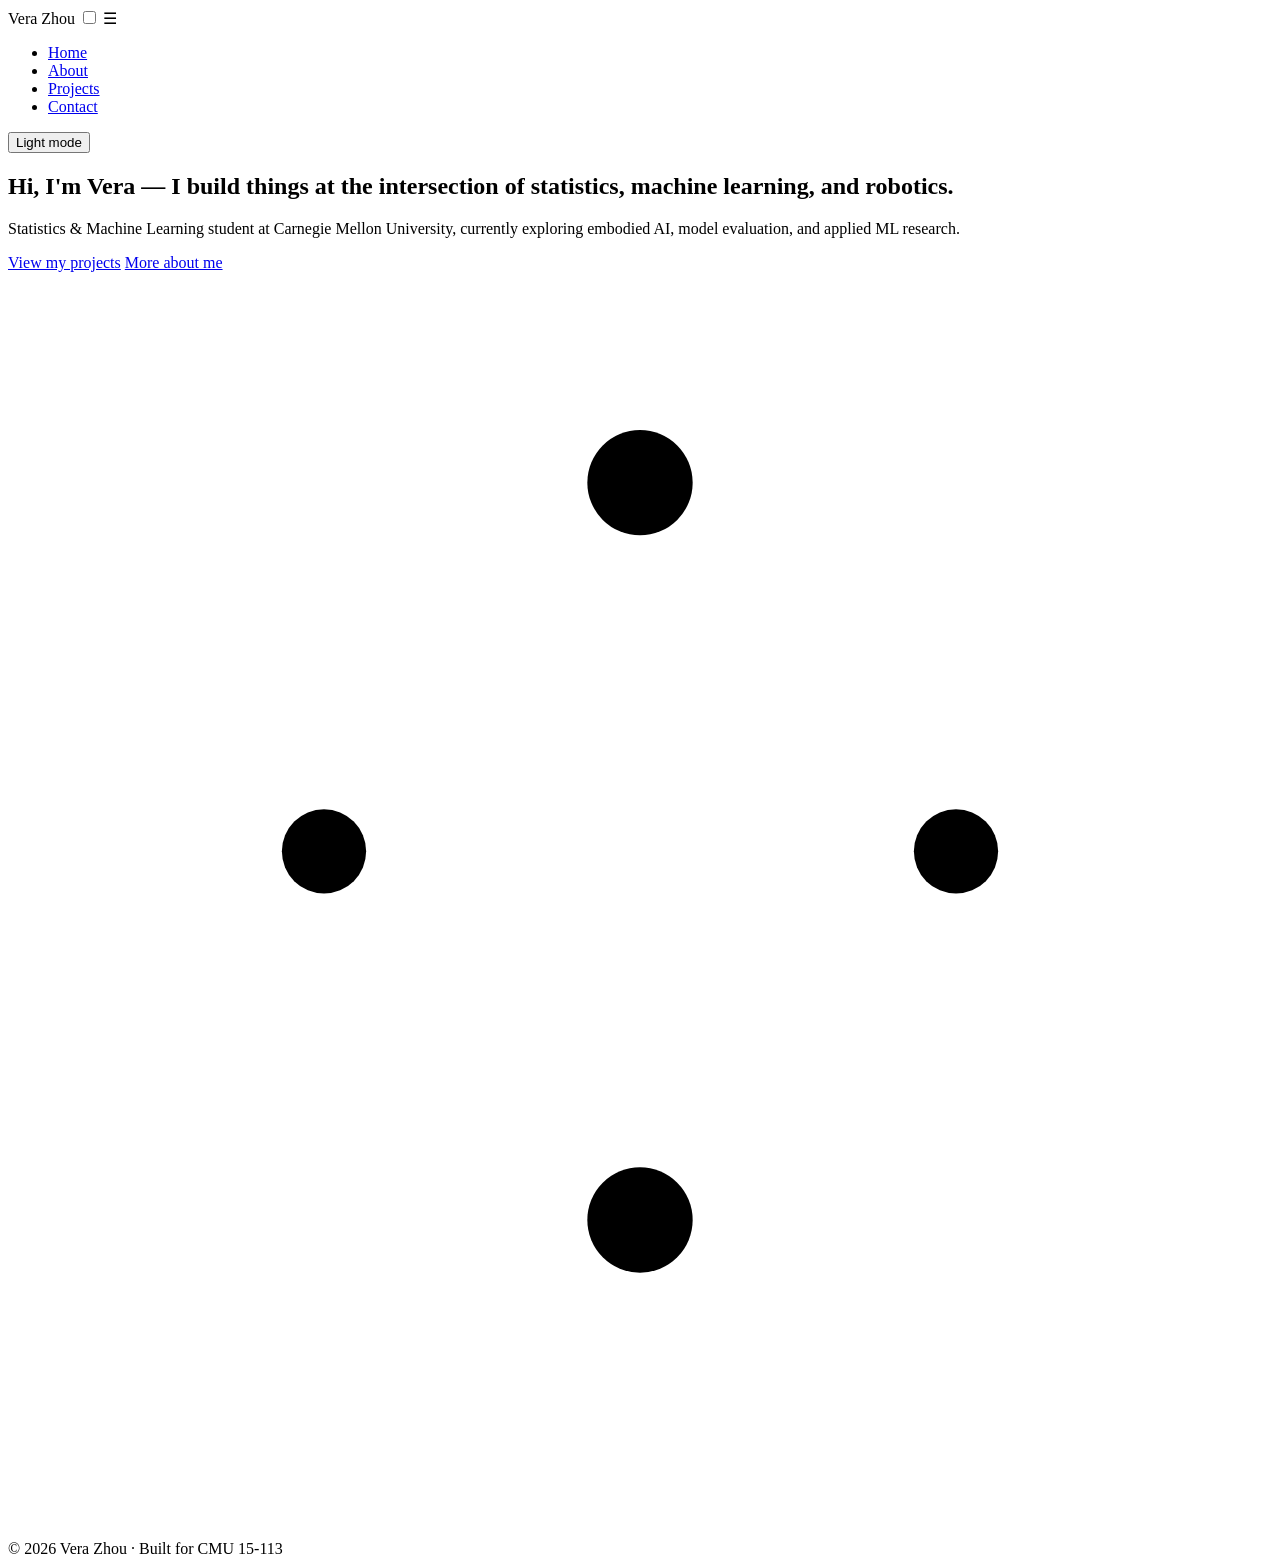
==== index.html @ d9075858 "Initial commit" ====
<!DOCTYPE html>
<!--
  AI USAGE NOTE (site-wide):
  This portfolio's structure and starter markup were drafted with help from
  Claude (Anthropic), based on a brief (dark navy/tech theme, CMU Statistics &
  Machine Learning student, accent color #0038D7). Content (bio, project
  descriptions, resume details) comes from Vera Zhou's own resume. Layout and
  code were reviewed and adapted by hand rather than used as-is.
  Full prompts are logged in /prompt-log.md.
-->
<html lang="en">
<head>
  <meta charset="UTF-8" />
  <meta name="viewport" content="width=device-width, initial-scale=1.0" />
  <title>Vera Zhou | Portfolio</title>
  <meta name="description" content="Portfolio of Vera (Yuxin) Zhou, Statistics and Machine Learning student at Carnegie Mellon University." />
  <link rel="preconnect" href="https://fonts.googleapis.com" />
  <link href="https://fonts.googleapis.com/css2?family=Space+Grotesk:wght@500;600;700&family=Inter:wght@400;500;600&display=swap" rel="stylesheet" />
  <link rel="stylesheet" href="css/style.css" />
</head>
<body>

  <header class="site-header">
    <nav class="nav">
      <span class="nav-name">Vera Zhou</span>

      <input type="checkbox" id="nav-toggle" class="nav-toggle" />
      <label for="nav-toggle" class="nav-toggle-label" aria-label="Toggle navigation">&#9776;</label>

      <ul class="nav-links">
        <li><a href="index.html">Home</a></li>
        <li><a href="about.html">About</a></li>
        <li><a href="projects.html">Projects</a></li>
        <li><a href="contact.html">Contact</a></li>
      </ul>

      <div class="nav-right">
        <button class="theme-toggle" type="button">Light mode</button>
      </div>
    </nav>
  </header>

  <main class="container">
    <section class="hero">
      <div>
        <h1>Hi, I'm Vera &mdash; I build things at the intersection of statistics, machine learning, and robotics.</h1>
        <p class="tagline">
          Statistics &amp; Machine Learning student at Carnegie Mellon University,
          currently exploring embodied AI, model evaluation, and applied ML research.
        </p>
        <div class="hero-actions">
          <a class="btn btn-primary" href="projects.html">View my projects</a>
          <a class="btn btn-secondary" href="about.html">More about me</a>
        </div>
      </div>

      <div class="hero-graphic" aria-hidden="true">
        <!--
          AI USAGE NOTE: this inline SVG (a simple node/edge network graphic,
          nodding to ML graph structures) was generated with Claude based on
          the design brief, then color values were swapped to use the
          site's CSS custom properties so it adapts to dark/light mode.
        -->
        <svg viewBox="0 0 240 240" xmlns="http://www.w3.org/2000/svg">
          <g stroke="var(--border)" stroke-width="1.5">
            <line x1="120" y1="40" x2="60" y2="110" />
            <line x1="120" y1="40" x2="180" y2="110" />
            <line x1="60" y1="110" x2="120" y2="180" />
            <line x1="180" y1="110" x2="120" y2="180" />
            <line x1="60" y1="110" x2="180" y2="110" />
            <line x1="120" y1="40" x2="120" y2="180" />
          </g>
          <circle cx="120" cy="40" r="10" fill="var(--accent)" />
          <circle cx="60" cy="110" r="8" fill="var(--accent-light)" />
          <circle cx="180" cy="110" r="8" fill="var(--accent-light)" />
          <circle cx="120" cy="180" r="10" fill="var(--accent)" />
        </svg>
      </div>
    </section>
  </main>

  <footer class="site-footer">
    <div class="container">
      &copy; 2026 Vera Zhou &middot; Built for CMU 15-113
    </div>
  </footer>

  <script src="js/script.js"></script>
</body>
</html>
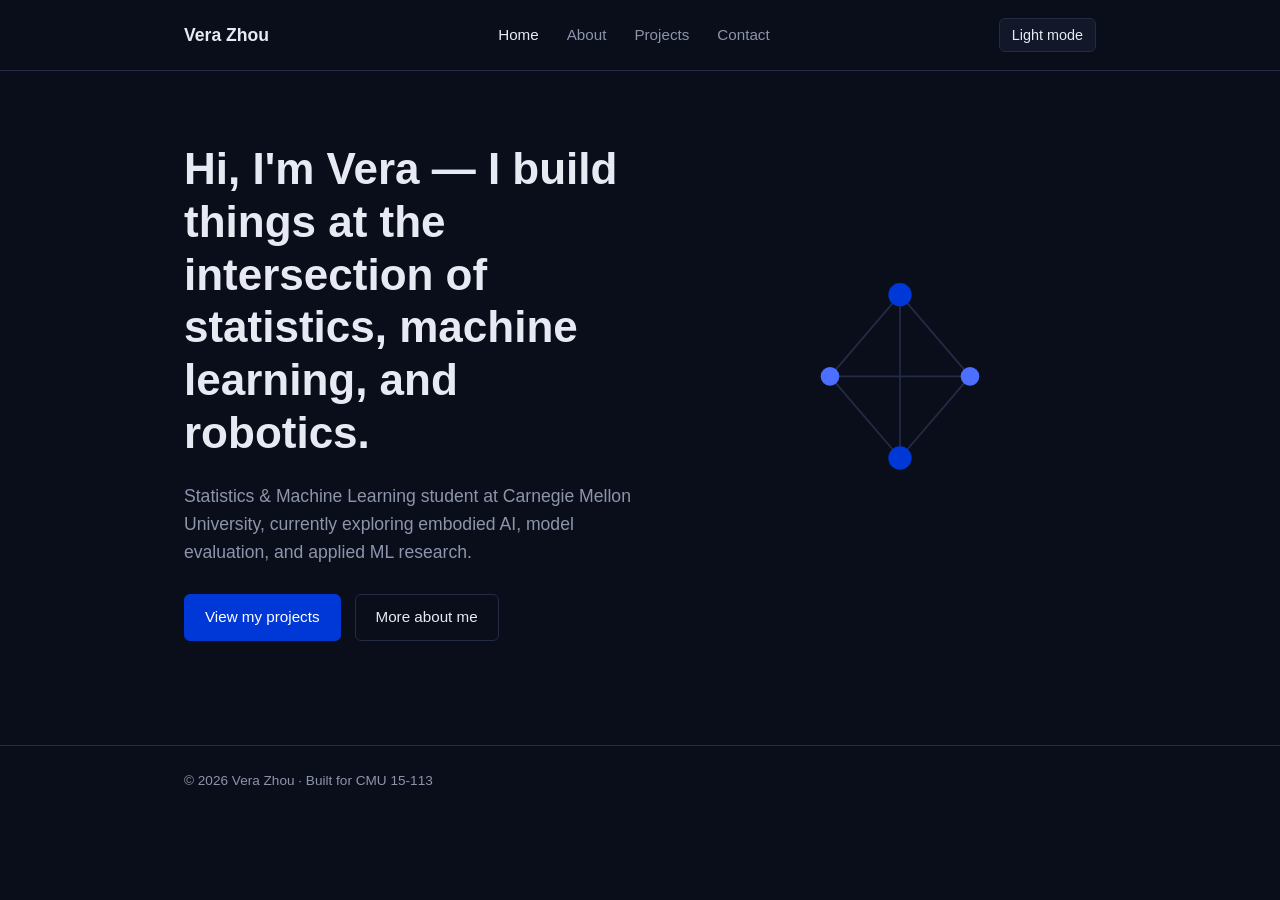
==== commit 361ea4d3: "Fix broken asset paths breaking GitHub Pages deployment HTML files linked to css/style.css and js/sc" ====
--- a/index.html
+++ b/index.html
@@ -16,7 +16,7 @@
   <meta name="description" content="Portfolio of Vera (Yuxin) Zhou, Statistics and Machine Learning student at Carnegie Mellon University." />
   <link rel="preconnect" href="https://fonts.googleapis.com" />
   <link href="https://fonts.googleapis.com/css2?family=Space+Grotesk:wght@500;600;700&family=Inter:wght@400;500;600&display=swap" rel="stylesheet" />
-  <link rel="stylesheet" href="css/style.css" />
+  <link rel="stylesheet" href="style.css" />
 </head>
 <body>
 
@@ -85,6 +85,6 @@
     </div>
   </footer>
 
-  <script src="js/script.js"></script>
+  <script src="script.js"></script>
 </body>
 </html>
--- a/style.css
+++ b/style.css
@@ -0,0 +1,504 @@
+/*
+  AI USAGE NOTE:
+  This stylesheet was drafted with help from Claude (Anthropic), starting from
+  a design brief (dark navy/tech theme, accent #0038D7). The color tokens,
+  layout structure, and component patterns below were AI-suggested, then
+  reviewed and adjusted by hand. See /prompt-log.md for the actual prompts
+  used. If you change the palette or layout, update this note to reflect
+  what you changed and why -- that's part of documenting your own process.
+*/
+
+/* ---------- Design tokens ---------- */
+:root {
+  --bg: #0a0e1a;
+  --bg-elevated: #121729;
+  --border: #232b45;
+  --text: #e7eaf2;
+  --text-muted: #8d95ac;
+  --accent: #0038d7;
+  --accent-light: #4c6fff;
+  --radius: 6px;
+  --max-width: 960px;
+  --font-heading: "Space Grotesk", "Segoe UI", sans-serif;
+  --font-body: "Inter", "Segoe UI", sans-serif;
+}
+
+/* Light mode overrides, toggled via a class on <html> */
+html.light {
+  --bg: #f5f7fb;
+  --bg-elevated: #ffffff;
+  --border: #dde3f0;
+  --text: #131826;
+  --text-muted: #5b6478;
+  --accent: #0038d7;
+  --accent-light: #274bc7;
+}
+
+* {
+  box-sizing: border-box;
+}
+
+html {
+  scroll-behavior: smooth;
+}
+
+body {
+  margin: 0;
+  background: var(--bg);
+  color: var(--text);
+  font-family: var(--font-body);
+  line-height: 1.6;
+  transition: background 0.25s ease, color 0.25s ease;
+}
+
+h1, h2, h3 {
+  font-family: var(--font-heading);
+  line-height: 1.2;
+  margin: 0 0 0.5em;
+}
+
+a {
+  color: var(--accent-light);
+  text-decoration: none;
+}
+
+a:hover {
+  text-decoration: underline;
+}
+
+/* Visible focus state for keyboard nav -- accessibility floor */
+a:focus-visible,
+button:focus-visible {
+  outline: 2px solid var(--accent-light);
+  outline-offset: 2px;
+}
+
+.container {
+  max-width: var(--max-width);
+  margin: 0 auto;
+  padding: 0 24px;
+}
+
+/* ---------- Header / Nav ---------- */
+.site-header {
+  border-bottom: 1px solid var(--border);
+  position: sticky;
+  top: 0;
+  background: var(--bg);
+  z-index: 10;
+}
+
+.nav {
+  display: flex;
+  align-items: center;
+  justify-content: space-between;
+  padding: 18px 24px;
+  max-width: var(--max-width);
+  margin: 0 auto;
+}
+
+.nav-name {
+  font-family: var(--font-heading);
+  font-weight: 600;
+  font-size: 1.1rem;
+  color: var(--text);
+}
+
+.nav-links {
+  display: flex;
+  gap: 28px;
+  list-style: none;
+  margin: 0;
+  padding: 0;
+}
+
+.nav-links a {
+  color: var(--text-muted);
+  font-size: 0.95rem;
+}
+
+.nav-links a.active,
+.nav-links a:hover {
+  color: var(--text);
+}
+
+.nav-right {
+  display: flex;
+  align-items: center;
+  gap: 16px;
+}
+
+.theme-toggle {
+  background: var(--bg-elevated);
+  border: 1px solid var(--border);
+  border-radius: var(--radius);
+  color: var(--text);
+  cursor: pointer;
+  padding: 8px 12px;
+  font-size: 0.9rem;
+  font-family: var(--font-body);
+}
+
+.theme-toggle:hover {
+  border-color: var(--accent-light);
+}
+
+/* Mobile nav toggle (hidden checkbox pattern) */
+.nav-toggle {
+  display: none;
+}
+
+.nav-toggle-label {
+  display: none;
+  cursor: pointer;
+  font-size: 1.4rem;
+  color: var(--text);
+  background: none;
+  border: none;
+}
+
+@media (max-width: 700px) {
+  .nav-links {
+    display: none;
+    flex-direction: column;
+    gap: 0;
+    position: absolute;
+    top: 100%;
+    left: 0;
+    right: 0;
+    background: var(--bg);
+    border-bottom: 1px solid var(--border);
+    padding: 8px 24px 16px;
+  }
+
+  .nav-links li {
+    padding: 10px 0;
+    border-bottom: 1px solid var(--border);
+  }
+
+  .nav-links li:last-child {
+    border-bottom: none;
+  }
+
+  .nav-toggle:checked ~ .nav-links {
+    display: flex;
+  }
+
+  .nav-toggle-label {
+    display: block;
+  }
+
+  .nav {
+    flex-wrap: wrap;
+    position: relative;
+  }
+}
+
+/* ---------- Hero (home page) ---------- */
+.hero {
+  display: grid;
+  grid-template-columns: 1.2fr 1fr;
+  gap: 48px;
+  align-items: center;
+  padding: 72px 0 56px;
+  opacity: 0;
+  animation: fade-up 0.7s ease forwards;
+}
+
+/* Single deliberate reveal on load -- intentionally not repeated per-section */
+@keyframes fade-up {
+  from {
+    opacity: 0;
+    transform: translateY(12px);
+  }
+  to {
+    opacity: 1;
+    transform: translateY(0);
+  }
+}
+
+@media (prefers-reduced-motion: reduce) {
+  .hero {
+    animation: none;
+    opacity: 1;
+  }
+}
+
+.hero h1 {
+  font-size: clamp(2rem, 4vw, 2.75rem);
+  color: var(--text);
+}
+
+.hero .tagline {
+  color: var(--text-muted);
+  font-size: 1.1rem;
+  max-width: 46ch;
+}
+
+.hero-graphic {
+  justify-self: center;
+}
+
+.hero-graphic svg {
+  width: 100%;
+  max-width: 280px;
+  height: auto;
+}
+
+.hero-actions {
+  display: flex;
+  gap: 14px;
+  margin-top: 28px;
+  flex-wrap: wrap;
+}
+
+.btn {
+  display: inline-block;
+  padding: 10px 20px;
+  border-radius: var(--radius);
+  font-size: 0.95rem;
+  border: 1px solid var(--border);
+}
+
+.btn-primary {
+  background: var(--accent);
+  color: #ffffff;
+  border-color: var(--accent);
+}
+
+.btn-primary:hover {
+  background: var(--accent-light);
+  border-color: var(--accent-light);
+  text-decoration: none;
+}
+
+.btn-secondary {
+  background: transparent;
+  color: var(--text);
+}
+
+.btn-secondary:hover {
+  border-color: var(--accent-light);
+  text-decoration: none;
+}
+
+@media (max-width: 700px) {
+  .hero {
+    grid-template-columns: 1fr;
+    padding-top: 40px;
+    text-align: left;
+  }
+  .hero-graphic {
+    order: -1;
+    justify-self: start;
+  }
+  .hero-graphic svg {
+    max-width: 180px;
+  }
+}
+
+/* ---------- Sections shared across pages ---------- */
+.page-header {
+  padding: 56px 0 24px;
+}
+
+.page-header h1 {
+  font-size: 2rem;
+}
+
+section {
+  padding: 32px 0;
+}
+
+section + section {
+  border-top: 1px solid var(--border);
+}
+
+.section-label {
+  color: var(--text-muted);
+  font-size: 0.95rem;
+  margin-bottom: 4px;
+}
+
+/* ---------- About page ---------- */
+.about-grid {
+  display: grid;
+  grid-template-columns: 200px 1fr;
+  gap: 32px;
+  align-items: start;
+}
+
+.avatar {
+  width: 160px;
+  height: 160px;
+  border-radius: var(--radius);
+  border: 1px solid var(--border);
+  background: var(--bg-elevated);
+  display: flex;
+  align-items: center;
+  justify-content: center;
+  font-family: var(--font-heading);
+  font-size: 2.5rem;
+  color: var(--text-muted);
+  overflow: hidden;
+}
+
+.avatar img {
+  width: 100%;
+  height: 100%;
+  object-fit: cover;
+}
+
+@media (max-width: 700px) {
+  .about-grid {
+    grid-template-columns: 1fr;
+  }
+  .avatar {
+    width: 120px;
+    height: 120px;
+  }
+}
+
+.skills-list,
+.interests-list {
+  list-style: none;
+  padding: 0;
+  margin: 0;
+  display: flex;
+  flex-wrap: wrap;
+  gap: 8px;
+}
+
+.skills-list li,
+.interests-list li {
+  border: 1px solid var(--border);
+  border-radius: var(--radius);
+  padding: 6px 12px;
+  font-size: 0.9rem;
+  color: var(--text-muted);
+}
+
+.timeline {
+  list-style: none;
+  padding: 0;
+  margin: 0;
+  border-left: 2px solid var(--border);
+}
+
+.timeline li {
+  position: relative;
+  padding: 0 0 24px 24px;
+}
+
+.timeline li::before {
+  content: "";
+  position: absolute;
+  left: -6px;
+  top: 4px;
+  width: 10px;
+  height: 10px;
+  border-radius: 50%;
+  background: var(--accent);
+}
+
+.timeline .role {
+  font-weight: 600;
+  color: var(--text);
+}
+
+.timeline .meta {
+  color: var(--text-muted);
+  font-size: 0.9rem;
+}
+
+/* ---------- Projects page ---------- */
+.project-grid {
+  display: grid;
+  grid-template-columns: repeat(auto-fit, minmax(260px, 1fr));
+  gap: 24px;
+}
+
+.project-card {
+  border: 1px solid var(--border);
+  border-radius: var(--radius);
+  background: var(--bg-elevated);
+  padding: 20px;
+  display: flex;
+  flex-direction: column;
+  gap: 10px;
+}
+
+.project-card .thumb {
+  width: 100%;
+  aspect-ratio: 16 / 9;
+  border-radius: var(--radius);
+  border: 1px dashed var(--border);
+  display: flex;
+  align-items: center;
+  justify-content: center;
+  color: var(--text-muted);
+  font-size: 0.85rem;
+  background: var(--bg);
+}
+
+.project-card h3 {
+  font-size: 1.1rem;
+}
+
+.project-card p {
+  color: var(--text-muted);
+  font-size: 0.92rem;
+  margin: 0;
+}
+
+.project-card .links {
+  margin-top: auto;
+  display: flex;
+  gap: 16px;
+  font-size: 0.9rem;
+}
+
+.status-tag {
+  display: inline-block;
+  align-self: flex-start;
+  font-size: 0.75rem;
+  color: var(--accent-light);
+  border: 1px solid var(--accent-light);
+  border-radius: var(--radius);
+  padding: 2px 8px;
+}
+
+/* ---------- Contact page ---------- */
+.contact-list {
+  list-style: none;
+  padding: 0;
+  margin: 0;
+  display: flex;
+  flex-direction: column;
+  gap: 16px;
+  max-width: 420px;
+}
+
+.contact-list li {
+  display: flex;
+  justify-content: space-between;
+  align-items: center;
+  border: 1px solid var(--border);
+  border-radius: var(--radius);
+  padding: 14px 18px;
+  background: var(--bg-elevated);
+}
+
+.contact-list .label {
+  color: var(--text-muted);
+  font-size: 0.85rem;
+}
+
+/* ---------- Footer ---------- */
+.site-footer {
+  border-top: 1px solid var(--border);
+  margin-top: 48px;
+  padding: 24px 0 40px;
+  color: var(--text-muted);
+  font-size: 0.85rem;
+}
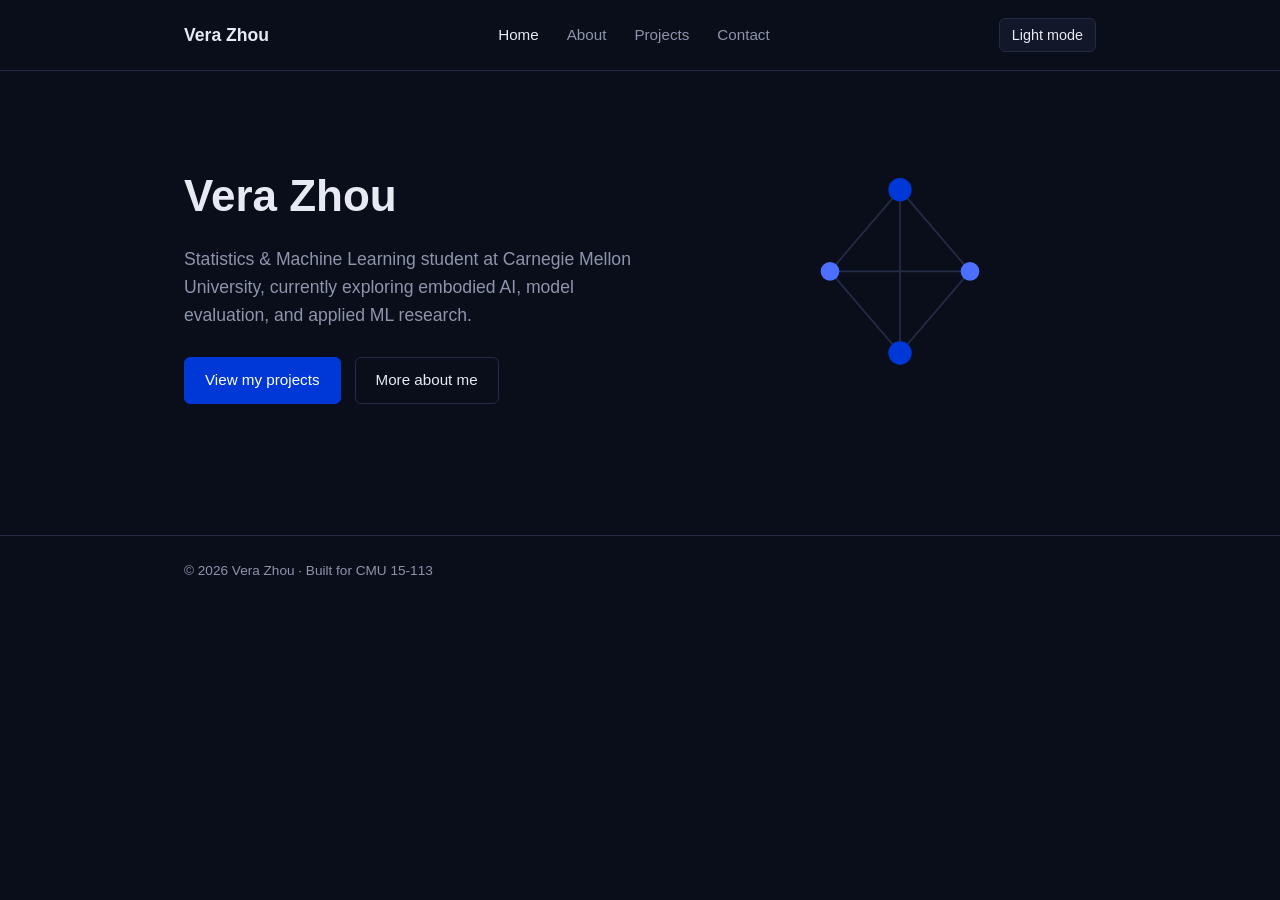
==== commit 6beba815: "Simplify hero/contact copy, revamp projects page content - Home hero now just the name, tagline stil" ====
--- a/index.html
+++ b/index.html
@@ -43,7 +43,7 @@
   <main class="container">
     <section class="hero">
       <div>
-        <h1>Hi, I'm Vera &mdash; I build things at the intersection of statistics, machine learning, and robotics.</h1>
+        <h1>Vera Zhou</h1>
         <p class="tagline">
           Statistics &amp; Machine Learning student at Carnegie Mellon University,
           currently exploring embodied AI, model evaluation, and applied ML research.
--- a/style.css
+++ b/style.css
@@ -428,19 +428,6 @@
   gap: 10px;
 }
 
-.project-card .thumb {
-  width: 100%;
-  aspect-ratio: 16 / 9;
-  border-radius: var(--radius);
-  border: 1px dashed var(--border);
-  display: flex;
-  align-items: center;
-  justify-content: center;
-  color: var(--text-muted);
-  font-size: 0.85rem;
-  background: var(--bg);
-}
-
 .project-card h3 {
   font-size: 1.1rem;
 }
